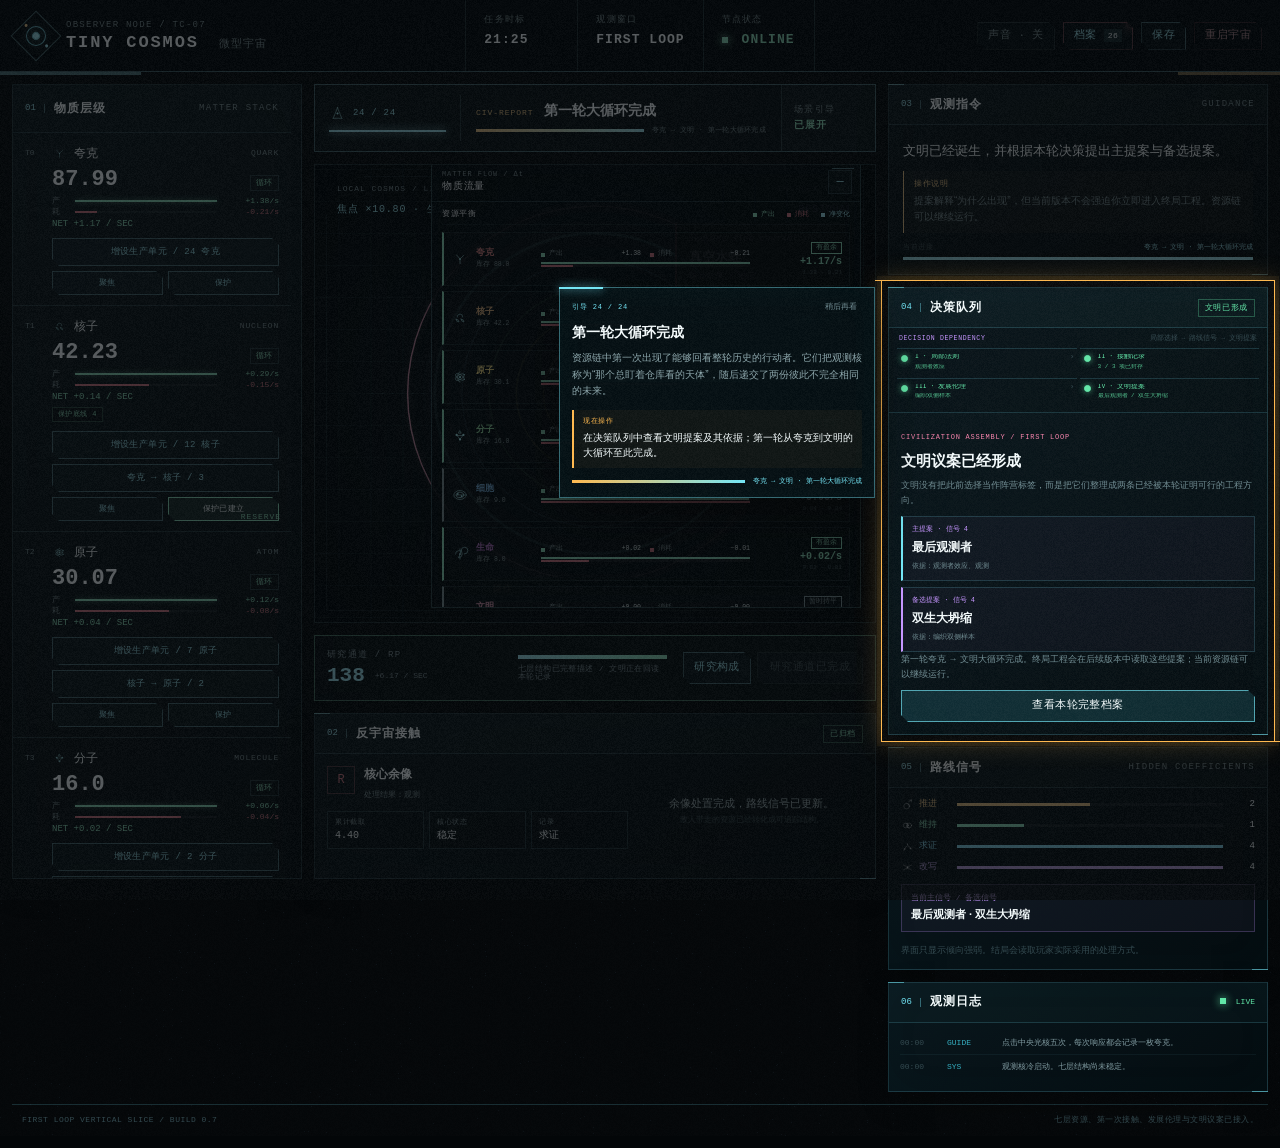
==== tools/balance/civilization-complete-fixture.html @ 01217ddc "feat: complete first loop through civilization" ====
<!doctype html>
<html lang="zh-CN">
<head><meta charset="utf-8"><title>Civilization Complete Fixture</title></head>
<body>
  <p>Preparing the civilization UI fixture…</p>
  <script src="../../js/constants.js"></script>
  <script src="../../js/state.js"></script>
  <script>
    (function () {
      var GS = window.GameState;
      var state = GS.init({ firstContact: true });
      var slice = state.slice;
      var counts = [86, 42, 30, 16, 9, 8, 1];
      var producers = [4, 3, 3, 2, 2, 1, 0];
      state.tiers.forEach(function (tier, index) {
        tier.researched = true; tier.count = counts[index]; tier.totalEver = counts[index] * 2; tier.producers = producers[index];
      });
      state.researchPoints = 128; state.totalQuarksEver = 420;
      slice.elapsedSeconds = 1284; slice.missionStep = 23; slice.missionStartedAt = 1284;
      slice.focusTier = 5; slice.reserveTier = 1; slice.law = 'observer'; slice.complexity = 'braid';
      slice.preparation = { id: 'buffer', progress: 30, completed: true, bonusApplied: false };
      slice.enemy = { status: 'resolved', warningRemaining: 0, method: 'observe', methodStartSiphoned: 0.4, observeLossLimit: 4.4, progress: 100, siphoned: 4.4, isolationActive: false, overloadPulses: 0, resolution: 'observe' };
      slice.tendencies = { advance: 2, sustain: 1, inquiry: 4, rewrite: 4 };
      slice.flags.atomResearched = true; slice.flags.researchExplained = true; slice.flags.reserveConfigured = true; slice.flags.demoComplete = true; slice.flags.reportAcknowledged = true; slice.flags.civilizationComplete = true;
      slice.civilization.lifeSignalProgress = window.GC.FIRST_CONTACT.lifeSignalSeconds;
      slice.decisions = [
        { time: 520, kind: 'law', level: '局部法则', id: 'observer', route: 'inquiry', label: '观测者效应', score: 2 },
        { time: 590, kind: 'preparation', level: '接触准备', id: 'buffer', route: 'sustain', label: '库存缓冲', score: 1 },
        { time: 650, kind: 'enemy', level: '接触策略', id: 'observe', route: 'inquiry', label: '观测', score: 2 },
        { time: 680, kind: 'core', level: '余像处置', id: 'fuel', route: 'advance', label: '压入边界燃料', score: 2 },
        { time: 930, kind: 'complexity', level: '复杂性伦理', id: 'braid', route: 'rewrite', label: '编织双侧样本', score: 2 }
      ];
      localStorage.setItem(window.GC.SAVE_KEY, GS.toJSON());
      location.replace('../../index.html?fixture=civilization-complete');
    })();
  </script>
</body>
</html>
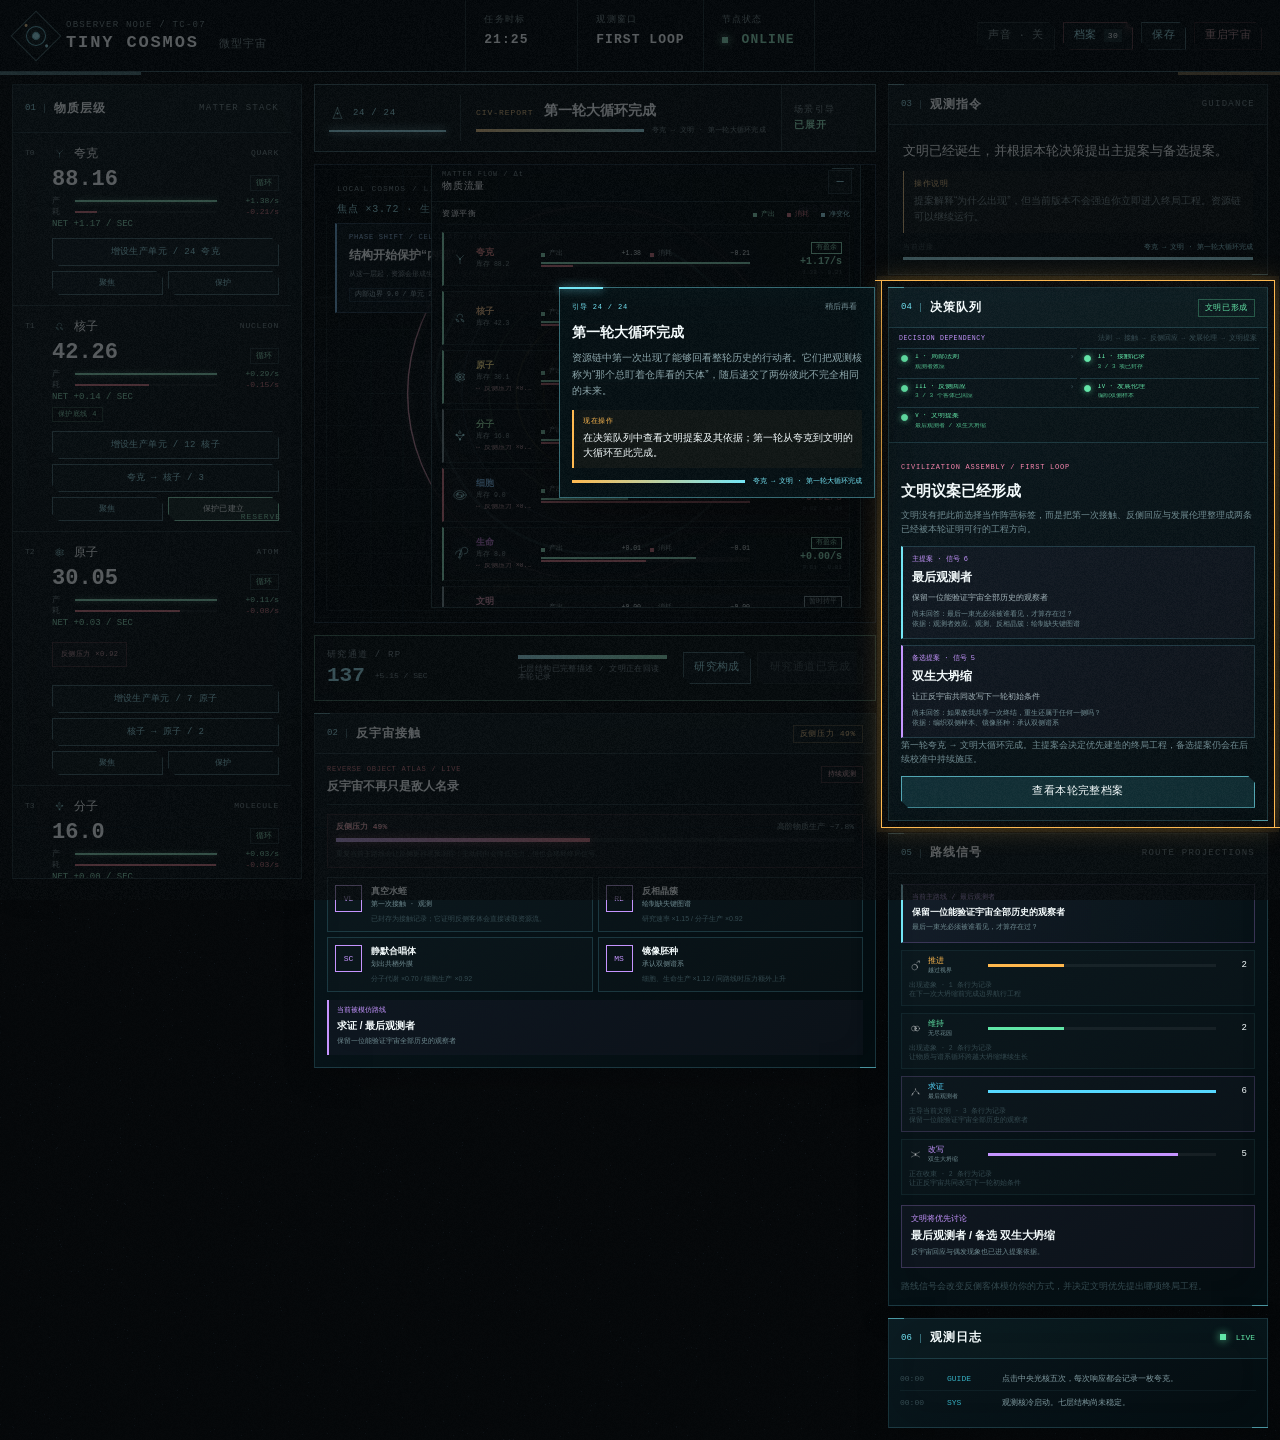
==== commit 297d3516: "feat: deepen reverse-universe midgame" ====
--- a/tools/balance/civilization-complete-fixture.html
+++ b/tools/balance/civilization-complete-fixture.html
@@ -20,7 +20,11 @@
       slice.focusTier = 5; slice.reserveTier = 1; slice.law = 'observer'; slice.complexity = 'braid';
       slice.preparation = { id: 'buffer', progress: 30, completed: true, bonusApplied: false };
       slice.enemy = { status: 'resolved', warningRemaining: 0, method: 'observe', methodStartSiphoned: 0.4, observeLossLimit: 4.4, progress: 100, siphoned: 4.4, isolationActive: false, overloadPulses: 0, resolution: 'observe' };
-      slice.tendencies = { advance: 2, sustain: 1, inquiry: 4, rewrite: 4 };
+      slice.reverse.pressure = 49;
+      slice.reverse.objects.lattice = { status: 'resolved', choice: 'map', mirroredRoute: 'inquiry' };
+      slice.reverse.objects.choir = { status: 'resolved', choice: 'harbor', mirroredRoute: 'inquiry' };
+      slice.reverse.objects.seed = { status: 'resolved', choice: 'twin', mirroredRoute: 'inquiry' };
+      slice.tendencies = { advance: 2, sustain: 2, inquiry: 6, rewrite: 5 };
       slice.flags.atomResearched = true; slice.flags.researchExplained = true; slice.flags.reserveConfigured = true; slice.flags.demoComplete = true; slice.flags.reportAcknowledged = true; slice.flags.civilizationComplete = true;
       slice.civilization.lifeSignalProgress = window.GC.FIRST_CONTACT.lifeSignalSeconds;
       slice.decisions = [
@@ -28,7 +32,10 @@
         { time: 590, kind: 'preparation', level: '接触准备', id: 'buffer', route: 'sustain', label: '库存缓冲', score: 1 },
         { time: 650, kind: 'enemy', level: '接触策略', id: 'observe', route: 'inquiry', label: '观测', score: 2 },
         { time: 680, kind: 'core', level: '余像处置', id: 'fuel', route: 'advance', label: '压入边界燃料', score: 2 },
-        { time: 930, kind: 'complexity', level: '复杂性伦理', id: 'braid', route: 'rewrite', label: '编织双侧样本', score: 2 }
+        { time: 760, kind: 'reverse', level: '反宇宙回应', id: 'lattice:map', route: 'inquiry', label: '反相晶簇：绘制缺失键图谱', score: 2 },
+        { time: 860, kind: 'reverse', level: '反宇宙回应', id: 'choir:harbor', route: 'sustain', label: '静默合唱体：划出共栖外膜', score: 1 },
+        { time: 930, kind: 'complexity', level: '复杂性伦理', id: 'braid', route: 'rewrite', label: '编织双侧样本', score: 2 },
+        { time: 1040, kind: 'reverse', level: '反宇宙回应', id: 'seed:twin', route: 'rewrite', label: '镜像胚种：承认双侧谱系', score: 1 }
       ];
       localStorage.setItem(window.GC.SAVE_KEY, GS.toJSON());
       location.replace('../../index.html?fixture=civilization-complete');
